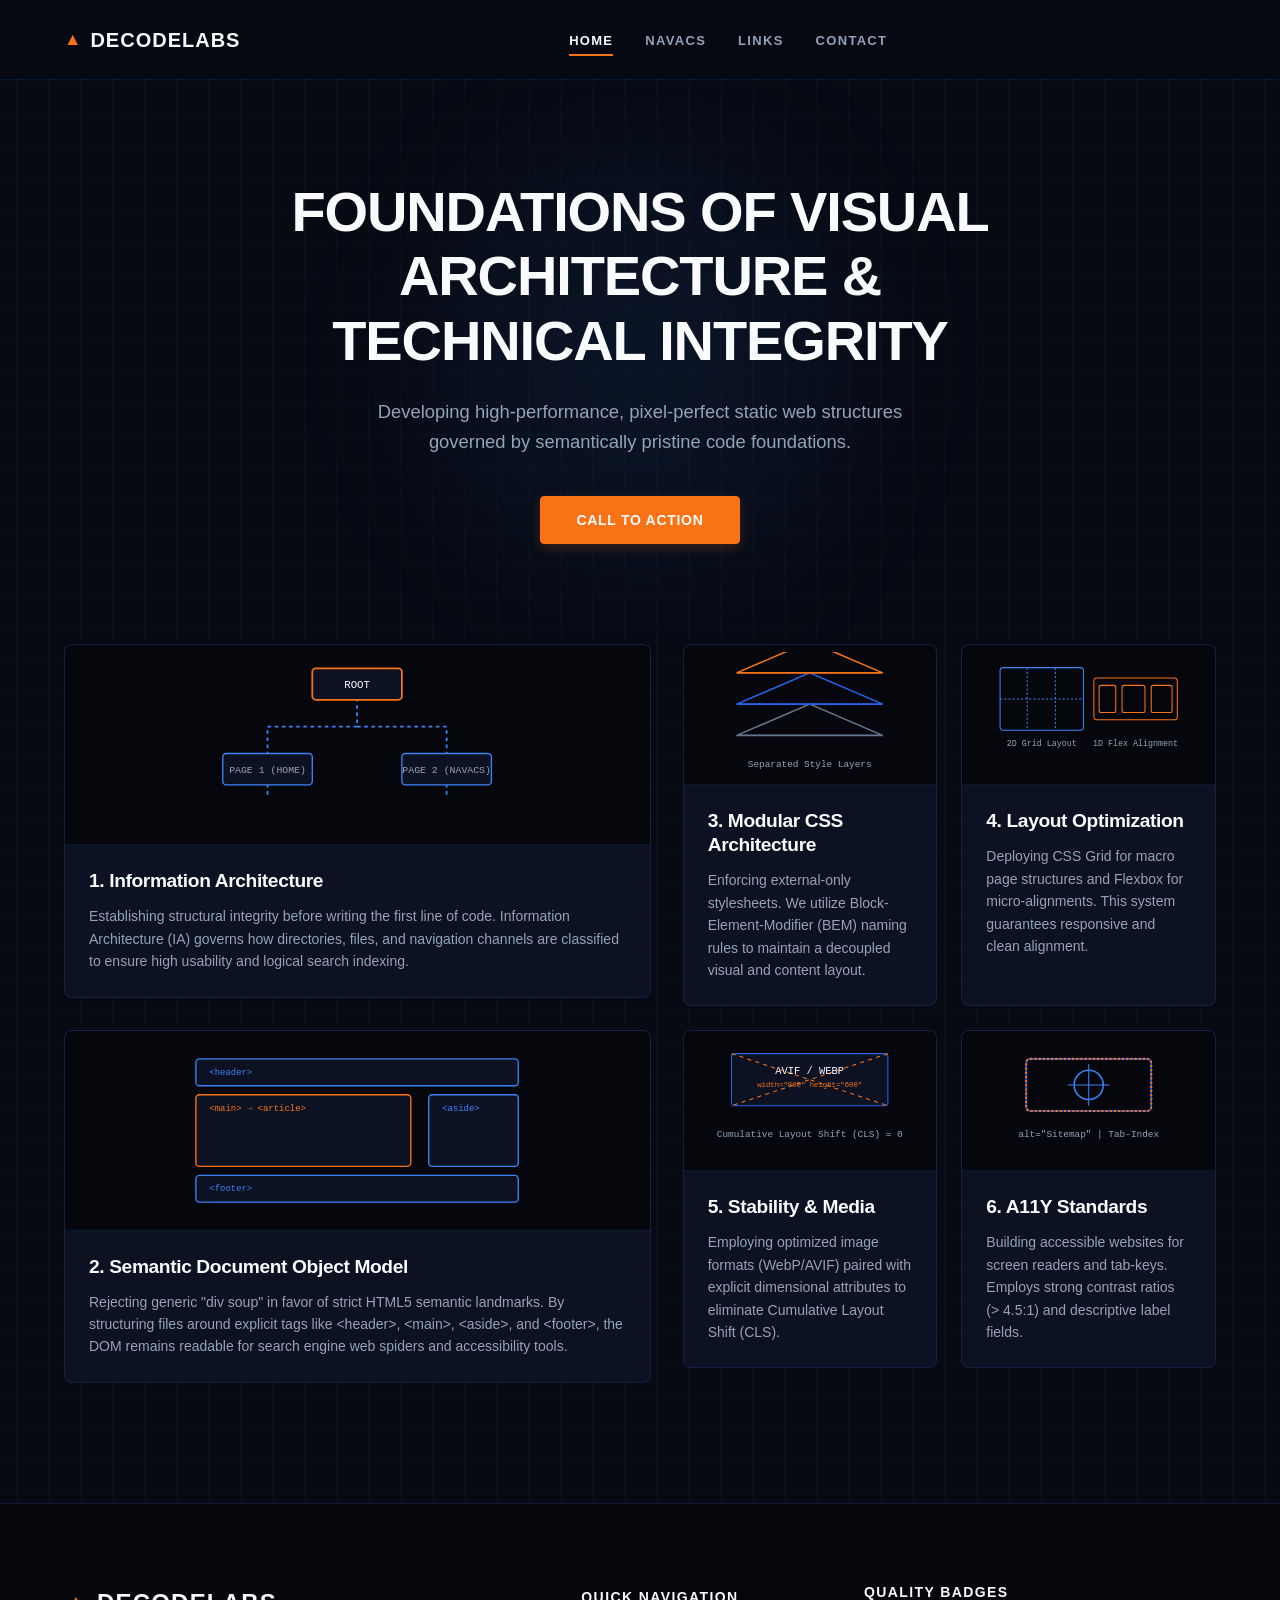
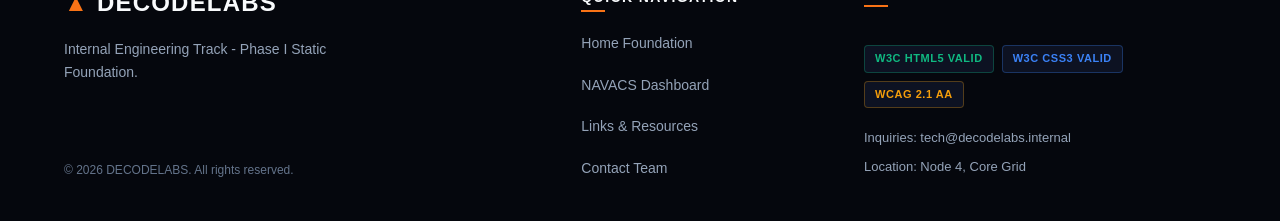
==== index.html @ 6822a20c "Fix: Final cleanup of index filename space" ====
<!DOCTYPE html>
<html lang="en">
<head>
    <meta charset="UTF-8">
    <meta name="viewport" content="width=device-width, initial-scale=1.0">
    <meta name="description" content="Explore the foundations of visual architecture, semantic DOM structures, DRY CSS design, and web accessibility standards.">
    <link rel="stylesheet" href="style.css">
    <title>FOUNDATIONS OF VISUAL ARCHITECTURE & TECHNICAL INTEGRITY</title>
</head>
<body>
    <div class="page-container">
        
        <!-- ==========================================================================
             HEADER COMPONENT (HEADER_NAV_01)
             ========================================================================== -->
        <header class="header">
            <div class="content-wrapper header__container">
                <div class="header__logo">
                    <a href="index.html" class="header__logo-link" id="header-logo">
                        <span class="header__logo-icon">▲</span> DECODELABS
                    </a>
                </div>
                
                <!-- Hamburger Toggle Menu Button (only visible in mobile sizes 320px-425px) -->
                <button class="header__toggle" id="menu-toggle" aria-label="Toggle Navigation" aria-expanded="false">
                    <span class="header__toggle-bar"></span>
                    <span class="header__toggle-bar"></span>
                    <span class="header__toggle-bar"></span>
                </button>

                <nav class="header__nav" id="header-nav" aria-label="Main Navigation">
                    <!-- Close button in slide mobile panel menu -->
                    <button class="header__close" id="menu-close" aria-label="Close Navigation">&times;</button>
                    
                    <ul class="header__menu">
                        <li><a href="index.html" class="header__link header__link--active" id="nav-home">HOME</a></li>
                        <li><a href="page2.html" class="header__link" id="nav-navacs">NAVACS</a></li>
                        <li><a href="page3.html" class="header__link" id="nav-links">LINKS</a></li>
                        <li><a href="page3.html#contact" class="header__link" id="nav-contact">CONTACT</a></li>
                    </ul>
                </nav>
                
                <!-- Backdrop overlay for mobile menu -->
                <div class="header__overlay" id="menu-overlay"></div>
            </div>
        </header>

        <!-- ==========================================================================
             HERO SECTION (hero-container)
             ========================================================================== -->
        <main class="main-content">
            <section class="hero">
                <div class="content-wrapper hero__container">
                    <h1 class="hero__title">FOUNDATIONS OF VISUAL ARCHITECTURE &<br>TECHNICAL INTEGRITY</h1>
                    <p class="hero__subtitle">Developing high-performance, pixel-perfect static web structures governed by semantically pristine code foundations.</p>
                    <a href="#content-grid" class="button button--primary hero__cta" id="hero-cta-btn">CALL TO ACTION</a>
                </div>
            </section>

            <!-- ==========================================================================
                 CONTENT GRID (12 COLS GRID / macro layout)
                 ========================================================================== -->
            <article id="content-grid" class="content-grid content-wrapper">
                
                <!-- LEFT COLUMN: 2 Large Stacked Modules -->
                <div class="content-grid__col content-grid__col--left">
                    
                    <!-- Card 1: Information Architecture -->
                    <section class="content-card content-card--large">
                        <div class="content-card__image-container">
                            <!-- Custom SVG Blueprint Illustration for IA -->
                            <svg class="content-card__svg" viewBox="0 0 400 200" aria-label="Information Architecture Sitemap Diagram">
                                <rect width="100%" height="100%" fill="none"/>
                                <path d="M 200 40 L 200 80 M 200 80 L 100 80 L 100 120 M 200 80 L 300 80 L 300 120 M 100 120 L 100 160 M 300 120 L 300 160" stroke="#3b82f6" stroke-width="2" stroke-dasharray="4 4" fill="none"/>
                                <rect x="150" y="15" width="100" height="35" rx="4" fill="#0d1222" stroke="#f97316" stroke-width="2"/>
                                <text x="200" y="37" fill="#f8fafc" font-size="12" font-family="monospace" text-anchor="middle">ROOT</text>
                                
                                <rect x="50" y="110" width="100" height="35" rx="4" fill="#0d1222" stroke="#3b82f6" stroke-width="1.5"/>
                                <text x="100" y="132" fill="#94a3b8" font-size="11" font-family="monospace" text-anchor="middle">PAGE 1 (HOME)</text>
                                
                                <rect x="250" y="110" width="100" height="35" rx="4" fill="#0d1222" stroke="#3b82f6" stroke-width="1.5"/>
                                <text x="300" y="132" fill="#94a3b8" font-size="11" font-family="monospace" text-anchor="middle">PAGE 2 (NAVACS)</text>
                            </svg>
                        </div>
                        <div class="content-card__content">
                            <h2 class="content-card__title">1. Information Architecture</h2>
                            <p class="content-card__text">Establishing structural integrity before writing the first line of code. Information Architecture (IA) governs how directories, files, and navigation channels are classified to ensure high usability and logical search indexing.</p>
                        </div>
                    </section>

                    <!-- Card 2: Semantic HTML Structure -->
                    <section class="content-card content-card--large">
                        <div class="content-card__image-container">
                            <!-- Custom SVG Blueprint Illustration for Semantic HTML -->
                            <svg class="content-card__svg" viewBox="0 0 400 200" aria-label="Semantic DOM Blocks Illustration">
                                <rect width="100%" height="100%" fill="none"/>
                                <rect x="20" y="20" width="360" height="30" rx="4" fill="#0d1222" stroke="#3b82f6" stroke-width="1.5"/>
                                <text x="35" y="38" fill="#3b82f6" font-size="10" font-family="monospace">&lt;header&gt;</text>
                                
                                <rect x="20" y="60" width="240" height="80" rx="4" fill="#0d1222" stroke="#f97316" stroke-width="1.5"/>
                                <text x="35" y="78" fill="#f97316" font-size="10" font-family="monospace">&lt;main&gt; &rarr; &lt;article&gt;</text>
                                
                                <rect x="280" y="60" width="100" height="80" rx="4" fill="#0d1222" stroke="#3b82f6" stroke-width="1.5"/>
                                <text x="295" y="78" fill="#3b82f6" font-size="10" font-family="monospace">&lt;aside&gt;</text>
                                
                                <rect x="20" y="150" width="360" height="30" rx="4" fill="#0d1222" stroke="#3b82f6" stroke-width="1.5"/>
                                <text x="35" y="168" fill="#3b82f6" font-size="10" font-family="monospace">&lt;footer&gt;</text>
                            </svg>
                        </div>
                        <div class="content-card__content">
                            <h2 class="content-card__title">2. Semantic Document Object Model</h2>
                            <p class="content-card__text">Rejecting generic "div soup" in favor of strict HTML5 semantic landmarks. By structuring files around explicit tags like &lt;header&gt;, &lt;main&gt;, &lt;aside&gt;, and &lt;footer&gt;, the DOM remains readable for search engine web spiders and accessibility tools.</p>
                        </div>
                    </section>
                </div>

                <!-- RIGHT COLUMN: 4 Grid-aligned Modules -->
                <div class="content-grid__col content-grid__col--right">
                    
                    <!-- Card 3: CSS Separation of Concerns -->
                    <section class="content-card">
                        <div class="content-card__image-container">
                            <svg class="content-card__svg" viewBox="0 0 200 120" aria-label="Separation of Concerns Layering">
                                <rect width="100%" height="100%" fill="none"/>
                                <path d="M30 80 L170 80 M30 50 L170 50 M30 20 L170 20" stroke="#3b82f6" stroke-width="1" stroke-dasharray="2 2"/>
                                <polygon points="30,80 100,50 170,80" fill="none" stroke="#64748b" stroke-width="1.5"/>
                                <polygon points="30,50 100,20 170,50" fill="none" stroke="#2563eb" stroke-width="1.5"/>
                                <polygon points="30,20 100,-10 170,20" fill="none" stroke="#f97316" stroke-width="1.5"/>
                                <text x="100" y="110" fill="#94a3b8" font-size="9" font-family="monospace" text-anchor="middle">Separated Style Layers</text>
                            </svg>
                        </div>
                        <div class="content-card__content">
                            <h3 class="content-card__title">3. Modular CSS Architecture</h3>
                            <p class="content-card__text">Enforcing external-only stylesheets. We utilize Block-Element-Modifier (BEM) naming rules to maintain a decoupled visual and content layout.</p>
                        </div>
                    </section>

                    <!-- Card 4: Layout Systems -->
                    <section class="content-card">
                        <div class="content-card__image-container">
                            <svg class="content-card__svg" viewBox="0 0 200 120" aria-label="CSS Grid vs Flexbox Illustration">
                                <rect width="100%" height="100%" fill="none"/>
                                <!-- Grid layout outline -->
                                <rect x="15" y="15" width="80" height="60" rx="3" fill="none" stroke="#3b82f6" stroke-width="1"/>
                                <line x1="41" y1="15" x2="41" y2="75" stroke="#3b82f6" stroke-dasharray="2 2"/>
                                <line x1="68" y1="15" x2="68" y2="75" stroke="#3b82f6" stroke-dasharray="2 2"/>
                                <line x1="15" y1="45" x2="95" y2="45" stroke="#3b82f6" stroke-dasharray="2 2"/>
                                <text x="55" y="90" fill="#94a3b8" font-size="8" font-family="monospace" text-anchor="middle">2D Grid Layout</text>
                                
                                <!-- Flexbox layout outline -->
                                <rect x="105" y="25" width="80" height="40" rx="3" fill="none" stroke="#f97316" stroke-width="1"/>
                                <rect x="110" y="32" width="16" height="26" rx="2" fill="none" stroke="#f97316" stroke-width="1"/>
                                <rect x="132" y="32" width="22" height="26" rx="2" fill="none" stroke="#f97316" stroke-width="1"/>
                                <rect x="160" y="32" width="20" height="26" rx="2" fill="none" stroke="#f97316" stroke-width="1"/>
                                <text x="145" y="90" fill="#94a3b8" font-size="8" font-family="monospace" text-anchor="middle">1D Flex Alignment</text>
                            </svg>
                        </div>
                        <div class="content-card__content">
                            <h3 class="content-card__title">4. Layout Optimization</h3>
                            <p class="content-card__text">Deploying CSS Grid for macro page structures and Flexbox for micro-alignments. This system guarantees responsive and clean alignment.</p>
                        </div>
                    </section>

                    <!-- Card 5: Performance Optimization -->
                    <section class="content-card">
                        <div class="content-card__image-container">
                            <svg class="content-card__svg" viewBox="0 0 200 120" aria-label="CLS Layout Stability Diagram">
                                <rect width="100%" height="100%" fill="none"/>
                                <rect x="25" y="15" width="150" height="50" rx="3" fill="#0d1222" stroke="#2563eb" stroke-width="1"/>
                                <line x1="25" y1="15" x2="175" y2="65" stroke="#f97316" stroke-width="1" stroke-dasharray="4 4"/>
                                <line x1="175" y1="15" x2="25" y2="65" stroke="#f97316" stroke-width="1" stroke-dasharray="4 4"/>
                                <text x="100" y="35" fill="#f8fafc" font-size="10" font-family="monospace" text-anchor="middle">AVIF / WEBP</text>
                                <text x="100" y="47" fill="#f97316" font-size="7" font-family="monospace" text-anchor="middle">width="800" height="600"</text>
                                <text x="100" y="95" fill="#94a3b8" font-size="9" font-family="monospace" text-anchor="middle">Cumulative Layout Shift (CLS) = 0</text>
                            </svg>
                        </div>
                        <div class="content-card__content">
                            <h3 class="content-card__title">5. Stability &amp; Media</h3>
                            <p class="content-card__text">Employing optimized image formats (WebP/AVIF) paired with explicit dimensional attributes to eliminate Cumulative Layout Shift (CLS).</p>
                        </div>
                    </section>

                    <!-- Card 6: Accessibility Standards -->
                    <section class="content-card">
                        <div class="content-card__image-container">
                            <svg class="content-card__svg" viewBox="0 0 200 120" aria-label="Accessibility Alt Tags and Focus Ring illustration">
                                <rect width="100%" height="100%" fill="none"/>
                                <rect x="40" y="20" width="120" height="50" rx="4" fill="none" stroke="#2563eb" stroke-width="1.5"/>
                                <circle cx="100" cy="45" r="14" fill="none" stroke="#3b82f6" stroke-width="1.5"/>
                                <line x1="100" y1="25" x2="100" y2="65" stroke="#3b82f6" stroke-width="1"/>
                                <line x1="80" y1="45" x2="120" y2="45" stroke="#3b82f6" stroke-width="1"/>
                                <rect x="40" y="20" width="120" height="50" rx="4" fill="none" stroke="#f97316" stroke-width="2" stroke-dasharray="2 2"/>
                                <text x="100" y="95" fill="#94a3b8" font-size="9" font-family="monospace" text-anchor="middle">alt="Sitemap" | Tab-Index</text>
                            </svg>
                        </div>
                        <div class="content-card__content">
                            <h3 class="content-card__title">6. A11Y Standards</h3>
                            <p class="content-card__text">Building accessible websites for screen readers and tab-keys. Employs strong contrast ratios (> 4.5:1) and descriptive label fields.</p>
                        </div>
                    </section>
                </div>

            </article>
        </main>

        <!-- ==========================================================================
             FOOTER COMPONENT
             ========================================================================== -->
        <footer class="footer">
            <div class="content-wrapper footer__container">
                <div class="footer__info">
                    <div class="footer__logo">
                        <span class="footer__logo-icon">▲</span> DECODELABS
                    </div>
                    <p class="footer__description">Internal Engineering Track - Phase I Static Foundation.</p>
                    <p class="footer__copyright">&copy; 2026 DECODELABS. All rights reserved.</p>
                </div>
                
                <div class="footer__links-group">
                    <h4 class="footer__heading">Quick Navigation</h4>
                    <ul class="footer__links-list">
                        <li><a href="index.html" class="footer__link">Home Foundation</a></li>
                        <li><a href="page2.html" class="footer__link">NAVACS Dashboard</a></li>
                        <li><a href="page3.html" class="footer__link">Links &amp; Resources</a></li>
                        <li><a href="page3.html#contact" class="footer__link">Contact Team</a></li>
                    </ul>
                </div>

                <div class="footer__badges-group">
                    <h4 class="footer__heading">Quality Badges</h4>
                    <div class="footer__badges">
                        <span class="footer__badge footer__badge--w3c">W3C HTML5 Valid</span>
                        <span class="footer__badge footer__badge--css3">W3C CSS3 Valid</span>
                        <span class="footer__badge footer__badge--a11y">WCAG 2.1 AA</span>
                    </div>
                    <div class="footer__contact-info">
                        <p class="footer__contact-text">Inquiries: tech@decodelabs.internal</p>
                        <p class="footer__contact-text">Location: Node 4, Core Grid</p>
                    </div>
                </div>
            </div>
        </footer>

    </div>
    <script src="script.js"></script>
</body>
</html>
---- style.css ----
*{
    margin: 0;
    padding: 0;
    box-sizing: border-box
}
@import url('https://fonts.googleapis.com/css2?family=Outfit:wght@300;400;500;600;700;800&family=Plus+Jakarta+Sans:wght@300;400;500;600;700;800&display=swap');

/* ==========================================================================
   RESET & SYSTEM VARIABLE DEFINITIONS
   ========================================================================== */

:root {
  --font-heading: 'Outfit', sans-serif;
  --font-body: 'Plus Jakarta Sans', sans-serif;
  
  /* Color Palette - Technical Blueprint Style */
  --color-bg-dark: #070a13;         /* Deep space black-blue */
  --color-bg-panel: #0d1222;        /* Dark panel blue */
  --color-bg-card: #121930;         /* Card blueprint blue */
  --color-border-dim: rgba(59, 130, 246, 0.15); /* Muted drafting blue border */
  --color-border-active: rgba(59, 130, 246, 0.45); /* Bright blue border */
  --color-accent-blue: #3b82f6;     /* Drafting Blue */
  --color-accent-blue-glow: rgba(59, 130, 246, 0.3);
  --color-accent-orange: #f97316;   /* Blueprint Orange */
  --color-accent-orange-hover: #ff781f;
  --color-text-primary: #f8fafc;    /* Off-white */
  --color-text-secondary: #94a3b8;  /* Slate muted */
  --color-text-dim: #64748b;        /* Slate dark muted */
  --color-success: #10b981;
  --color-warning: #f59e0b;
  --color-danger: #ef4444;

  /* Layout Sizing & Timing */
  --header-height: 80px;
  --content-max-width: 1200px;
  --border-radius-sm: 4px;
  --border-radius-md: 8px;
  --border-radius-lg: 12px;
  --transition-smooth: all 0.3s cubic-bezier(0.4, 0, 0.2, 1);
}

/* Reset CSS */
*, *::before, *::after {
  box-sizing: border-box;
  margin: 0;
  padding: 0;
}

html {
  font-size: 16px;
  scroll-behavior: smooth;
  height: 100%;
}

body {
  background-color: var(--color-bg-dark);
  background-image: 
    linear-gradient(rgba(59, 130, 246, 0.04) 1px, transparent 1px),
    linear-gradient(90deg, rgba(59, 130, 246, 0.04) 1px, transparent 1px);
  background-size: 32px 32px;
  background-position: center;
  color: var(--color-text-primary);
  font-family: var(--font-body);
  min-height: 100vh;
  display: flex;
  flex-direction: column;
  line-height: 1.6;
  -webkit-font-smoothing: antialiased;
  overflow-x: hidden;
}

/* Typography Reset */
h1, h2, h3, h4, h5, h6 {
  font-family: var(--font-heading);
  font-weight: 700;
  letter-spacing: -0.02em;
  color: var(--color-text-primary);
  line-height: 1.25;
}

a {
  text-decoration: none;
  color: inherit;
  transition: var(--transition-smooth);
}

ul, ol {
  list-style: none;
}

img {
  max-width: 100%;
  height: auto;
  display: block;
}

button, input, select, textarea {
  font-family: inherit;
  font-size: inherit;
  color: inherit;
  background: transparent;
  border: none;
  outline: none;
}

/* Focus outline for accessibility */
*:focus-visible {
  outline: 2px solid var(--color-accent-orange);
  outline-offset: 4px;
}

/* ==========================================================================
   GLOBAL UTILITIES & LAYOUT WRAPPER (BEM LAYOUT BASE)
   ========================================================================== */

.page-container {
  display: flex;
  flex-direction: column;
  min-height: 100vh;
}

.content-wrapper {
  width: 100%;
  max-width: var(--content-max-width);
  margin: 0 auto;
  padding: 0 24px;
}

/* ==========================================================================
   BUTTONS (BEM MODULES)
   ========================================================================== */

.button {
  display: inline-flex;
  align-items: center;
  justify-content: center;
  padding: 12px 24px;
  font-family: var(--font-heading);
  font-weight: 600;
  font-size: 0.875rem;
  letter-spacing: 0.05em;
  text-transform: uppercase;
  border-radius: var(--border-radius-sm);
  cursor: pointer;
  transition: var(--transition-smooth);
}

.button--primary {
  background-color: var(--color-accent-orange);
  color: var(--color-text-primary);
  border: 1px solid var(--color-accent-orange);
  box-shadow: 0 4px 12px rgba(249, 115, 22, 0.2);
}

.button--primary:hover {
  background-color: var(--color-accent-orange-hover);
  border-color: var(--color-accent-orange-hover);
  box-shadow: 0 6px 20px rgba(249, 115, 22, 0.4);
  transform: translateY(-2px);
}

.button--primary:active {
  transform: translateY(0);
}

.button--accent {
  background-color: transparent;
  color: var(--color-accent-blue);
  border: 1px solid var(--color-accent-blue);
}

.button--accent:hover {
  background-color: rgba(59, 130, 246, 0.1);
  box-shadow: 0 4px 12px var(--color-accent-blue-glow);
  transform: translateY(-2px);
}

.button--secondary {
  background-color: rgba(148, 163, 184, 0.1);
  color: var(--color-text-secondary);
  border: 1px solid var(--color-border-dim);
}

.button--secondary:hover {
  background-color: rgba(148, 163, 184, 0.2);
  color: var(--color-text-primary);
  border-color: var(--color-border-active);
}

/* ==========================================================================
   HEADER COMPONENT (HEADER_NAV_01)
   ========================================================================== */

.header {
  height: var(--header-height);
  background-color: rgba(7, 10, 19, 0.85);
  border-bottom: 1px solid var(--color-border-dim);
  backdrop-filter: blur(8px);
  position: sticky;
  top: 0;
  z-index: 100;
  display: flex;
  align-items: center;
}

.header__container {
  display: flex;
  justify-content: space-between;
  align-items: center;
}

.header__logo-link {
  font-family: var(--font-heading);
  font-weight: 800;
  font-size: 1.25rem;
  letter-spacing: 0.05em;
  color: var(--color-text-primary);
  display: flex;
  align-items: center;
  gap: 8px;
}

.header__logo-icon {
  color: var(--color-accent-orange);
  font-size: 1.1rem;
}

.header__menu {
  display: flex;
  gap: 32px;
}

.header__link {
  font-family: var(--font-heading);
  font-size: 0.8125rem;
  font-weight: 600;
  letter-spacing: 0.1em;
  color: var(--color-text-secondary);
  padding: 8px 0;
  position: relative;
}

.header__link:hover,
.header__link--active {
  color: var(--color-text-primary);
}

.header__link::after {
  content: '';
  position: absolute;
  bottom: 0;
  left: 0;
  width: 0;
  height: 2px;
  background-color: var(--color-accent-orange);
  transition: var(--transition-smooth);
}

.header__link:hover::after,
.header__link--active::after {
  width: 100%;
}

/* Mobile responsive menu button if needed (hidden for now) */
@media (max-width: 768px) {
  .header__menu {
    gap: 16px;
  }
  .header__link {
    font-size: 0.75rem;
  }
}

/* ==========================================================================
   HERO SECTION (hero-container)
   ========================================================================== */

.hero {
  padding: 100px 0;
  min-height: 50vh;
  display: flex;
  align-items: center;
  text-align: center;
  position: relative;
  overflow: hidden;
}

.hero::before {
  content: '';
  position: absolute;
  top: 50%;
  left: 50%;
  transform: translate(-50%, -50%);
  width: 400px;
  height: 400px;
  background-color: rgba(59, 130, 246, 0.08);
  filter: blur(80px);
  border-radius: 50%;
  pointer-events: none;
  z-index: -1;
}

.hero__container {
  display: flex;
  flex-direction: column;
  align-items: center;
  max-width: 800px;
}

.hero__title {
  font-size: clamp(2rem, 5vw, 3.5rem);
  line-height: 1.15;
  margin-bottom: 24px;
  text-transform: uppercase;
  color: var(--color-text-primary);
}

.hero__subtitle {
  font-size: clamp(1rem, 2.5vw, 1.15rem);
  color: var(--color-text-secondary);
  max-width: 600px;
  margin-bottom: 40px;
  font-weight: 400;
}

.hero__cta {
  min-width: 200px;
}

/* ==========================================================================
   CONTENT GRID SECTION (GRID_NAV_01 / macro layouts)
   ========================================================================== */

.content-grid {
  padding-bottom: 120px;
  display: flex;
  flex-direction: column;
  gap: 32px;
}

@media (min-width: 992px) {
  .content-grid {
    display: grid;
    grid-template-columns: 1.1fr 1fr;
    align-items: start;
  }
}

.content-grid__col {
  display: flex;
  flex-direction: column;
  gap: 32px;
}

.content-grid__col--right {
  display: grid;
  grid-template-columns: 1fr;
  gap: 24px;
}

@media (min-width: 600px) {
  .content-grid__col--right {
    grid-template-columns: 1fr 1fr;
  }
}

/* ==========================================================================
   CONTENT CARD COMPONENT
   ========================================================================== */

.content-card {
  background-color: var(--color-bg-panel);
  border: 1px solid var(--color-border-dim);
  border-radius: var(--border-radius-md);
  overflow: hidden;
  transition: var(--transition-smooth);
  display: flex;
  flex-direction: column;
  height: 100%;
}

.content-card:hover {
  transform: translateY(-4px);
  border-color: var(--color-accent-blue);
  box-shadow: 0 12px 30px rgba(7, 10, 19, 0.5), 0 0 15px rgba(59, 130, 246, 0.15);
}

.content-card__image-container {
  background-color: #05070d;
  height: 140px;
  display: flex;
  align-items: center;
  justify-content: center;
  border-bottom: 1px solid var(--color-border-dim);
  position: relative;
  transition: var(--transition-smooth);
}

.content-card:hover .content-card__image-container {
  background-color: #070b14;
}

.content-card--large .content-card__image-container {
  height: 200px;
}

.content-card__svg {
  width: 90%;
  height: 90%;
  transition: var(--transition-smooth);
}

.content-card:hover .content-card__svg {
  filter: drop-shadow(0 0 8px rgba(59, 130, 246, 0.4));
}

.content-card__content {
  padding: 24px;
  display: flex;
  flex-direction: column;
  flex-grow: 1;
}

.content-card__title {
  font-size: 1.2rem;
  margin-bottom: 12px;
  font-weight: 600;
  transition: var(--transition-smooth);
}

.content-card:hover .content-card__title {
  color: var(--color-accent-orange);
}

.content-card__text {
  font-size: 0.875rem;
  color: var(--color-text-secondary);
  line-height: 1.6;
}

/* ==========================================================================
   FOOTER COMPONENT
   ========================================================================== */

.footer {
  background-color: #05070d;
  border-top: 1px solid var(--color-border-dim);
  padding: 80px 0 40px;
  margin-top: auto;
}

.footer__container {
  display: grid;
  grid-template-columns: 1fr;
  gap: 48px;
}

@media (min-width: 768px) {
  .footer__container {
    grid-template-columns: 2fr 1fr 1.5fr;
  }
}

.footer__info {
  display: flex;
  flex-direction: column;
  gap: 16px;
}

.footer__logo {
  font-family: var(--font-heading);
  font-weight: 800;
  font-size: 1.5rem;
  letter-spacing: 0.05em;
  color: var(--color-text-primary);
  display: flex;
  align-items: center;
  gap: 8px;
}

.footer__logo-icon {
  color: var(--color-accent-orange);
}

.footer__description {
  font-size: 0.875rem;
  color: var(--color-text-secondary);
  max-width: 320px;
}

.footer__copyright {
  font-size: 0.75rem;
  color: var(--color-text-dim);
  margin-top: auto;
}

.footer__heading {
  font-size: 0.875rem;
  font-weight: 600;
  text-transform: uppercase;
  letter-spacing: 0.1em;
  margin-bottom: 24px;
  color: var(--color-text-primary);
  position: relative;
  display: inline-block;
}

.footer__heading::after {
  content: '';
  position: absolute;
  bottom: -6px;
  left: 0;
  width: 24px;
  height: 2px;
  background-color: var(--color-accent-orange);
}

.footer__links-list {
  display: flex;
  flex-direction: column;
  gap: 16px;
}

.footer__link {
  font-size: 0.875rem;
  color: var(--color-text-secondary);
}

.footer__link:hover {
  color: var(--color-accent-orange);
  transform: translateX(4px);
}

.footer__badges-group {
  display: flex;
  flex-direction: column;
  gap: 20px;
}

.footer__badges {
  display: flex;
  flex-wrap: wrap;
  gap: 8px;
}

.footer__badge {
  font-family: var(--font-heading);
  font-size: 0.6875rem;
  font-weight: 700;
  text-transform: uppercase;
  letter-spacing: 0.05em;
  padding: 4px 10px;
  border-radius: var(--border-radius-sm);
  background-color: var(--color-bg-panel);
  border: 1px solid var(--color-border-dim);
}

.footer__badge--w3c {
  color: var(--color-success);
  border-color: rgba(16, 185, 129, 0.3);
}

.footer__badge--css3 {
  color: var(--color-accent-blue);
  border-color: rgba(59, 130, 246, 0.3);
}

.footer__badge--a11y {
  color: var(--color-warning);
  border-color: rgba(245, 158, 11, 0.3);
}

.footer__contact-info {
  display: flex;
  flex-direction: column;
  gap: 8px;
}

.footer__contact-text {
  font-size: 0.8125rem;
  color: var(--color-text-secondary);
}

/* ==========================================================================
   DASHBOARD PAGE LAYOUT (GRID MACRO LAYOUTS)
   ========================================================================== */

.dashboard-layout {
  padding: 40px 24px 80px;
  display: flex;
  flex-direction: column;
  gap: 32px;
  flex-grow: 1;
}

@media (min-width: 992px) {
  .dashboard-layout {
    display: grid;
    grid-template-columns: 80px 1fr 288px;
    align-items: start;
  }
}

/* Left Sidebar Styles (Flexbox micro-alignment) */
.dashboard-layout__sidebar {
  background-color: var(--color-bg-panel);
  border: 1px solid var(--color-border-dim);
  border-radius: var(--border-radius-md);
  padding: 24px 0;
  display: flex;
  justify-content: center;
}

@media (min-width: 992px) {
  .dashboard-layout__sidebar {
    flex-direction: column;
    height: 400px;
    align-items: center;
    padding: 32px 0;
  }
}

.sidebar-menu {
  display: flex;
  gap: 20px;
}

@media (min-width: 992px) {
  .sidebar-menu {
    flex-direction: column;
    gap: 32px;
    width: 100%;
    align-items: center;
  }
}

.sidebar-menu__link {
  width: 48px;
  height: 48px;
  border-radius: var(--border-radius-sm);
  display: flex;
  align-items: center;
  justify-content: center;
  color: var(--color-text-secondary);
  border: 1px solid transparent;
  transition: var(--transition-smooth);
}

.sidebar-menu__link:hover {
  background-color: rgba(59, 130, 246, 0.08);
  border-color: var(--color-border-dim);
  color: var(--color-accent-blue);
}

.sidebar-menu__link--active {
  background-color: rgba(249, 115, 22, 0.1);
  border-color: rgba(249, 115, 22, 0.3);
  color: var(--color-accent-orange);
}

.sidebar-menu__icon {
  transition: var(--transition-smooth);
}

.sidebar-menu__link:hover .sidebar-menu__icon {
  transform: scale(1.1);
}

/* Center Dashboard Panel */
.dashboard-layout__main {
  display: flex;
  flex-direction: column;
  gap: 32px;
}

.dashboard-header {
  border-left: 3px solid var(--color-accent-orange);
  padding-left: 16px;
}

.dashboard-header__title {
  font-size: 1.75rem;
  font-weight: 700;
  color: var(--color-text-primary);
  text-transform: uppercase;
}

.dashboard-header__subtitle {
  font-size: 0.875rem;
  color: var(--color-text-secondary);
  margin-top: 4px;
}

/* Dashboard Widget Modules */
.dashboard-widget {
  background-color: var(--color-bg-panel);
  border: 1px solid var(--color-border-dim);
  border-radius: var(--border-radius-md);
  padding: 24px;
  display: flex;
  flex-direction: column;
  gap: 20px;
  transition: var(--transition-smooth);
}

.dashboard-widget:hover {
  border-color: var(--color-border-active);
  box-shadow: 0 4px 20px rgba(7, 10, 19, 0.4);
}

.dashboard-widget--full {
  width: 100%;
}

.dashboard-widget__title {
  font-size: 1rem;
  font-weight: 600;
  letter-spacing: 0.05em;
  text-transform: uppercase;
  color: var(--color-text-primary);
  border-bottom: 1px solid var(--color-border-dim);
  padding-bottom: 12px;
}

/* Performance Chart SVG styling */
.chart-container {
  display: flex;
  flex-direction: column;
  gap: 16px;
}

.chart-container__header {
  display: flex;
  justify-content: space-between;
  align-items: center;
}

.chart-container__title {
  font-size: 1rem;
  font-weight: 600;
  color: var(--color-text-primary);
}

.chart-container__controls {
  display: flex;
  gap: 8px;
  background-color: rgba(5, 7, 13, 0.6);
  border: 1px solid var(--color-border-dim);
  padding: 3px;
  border-radius: var(--border-radius-sm);
}

.chart-toggle {
  font-family: var(--font-heading);
  font-size: 0.75rem;
  font-weight: 600;
  padding: 6px 12px;
  border-radius: var(--border-radius-sm);
  cursor: pointer;
  color: var(--color-text-secondary);
  transition: var(--transition-smooth);
}

.chart-toggle:hover {
  color: var(--color-text-primary);
}

.chart-toggle--active {
  background-color: var(--color-accent-blue);
  color: var(--color-text-primary);
}

.chart-container__visual {
  background-color: rgba(5, 7, 13, 0.4);
  border: 1px solid var(--color-border-dim);
  border-radius: var(--border-radius-sm);
  padding: 16px;
  overflow-x: auto;
}

.performance-chart {
  width: 100%;
  min-width: 600px;
  height: auto;
}

#chart-path {
  filter: drop-shadow(0 4px 8px rgba(249, 115, 22, 0.3));
  transition: d 0.5s ease-in-out;
}

/* Dashboard Bottom Grid widgets (3-column layout) */
.dashboard-grid {
  display: grid;
  grid-template-columns: 1fr;
  gap: 24px;
}

@media (min-width: 768px) {
  .dashboard-grid {
    grid-template-columns: 1fr 1fr;
  }
}

@media (min-width: 1200px) {
  .dashboard-grid {
    grid-template-columns: 1fr 1fr 1fr;
  }
}

/* Recent Activity list */
.activity-list {
  display: flex;
  flex-direction: column;
  gap: 16px;
}

.activity-item {
  display: flex;
  gap: 12px;
  align-items: flex-start;
}

.activity-item__status {
  width: 8px;
  height: 8px;
  border-radius: 50%;
  margin-top: 6px;
  flex-shrink: 0;
}

.activity-item__status--success {
  background-color: var(--color-success);
  box-shadow: 0 0 8px var(--color-success);
}

.activity-item__status--warning {
  background-color: var(--color-warning);
  box-shadow: 0 0 8px var(--color-warning);
}

.activity-item__details {
  display: flex;
  flex-direction: column;
}

.activity-item__desc {
  font-size: 0.8125rem;
  color: var(--color-text-primary);
  line-height: 1.4;
}

.activity-item__time {
  font-size: 0.75rem;
  color: var(--color-text-dim);
  margin-top: 2px;
}

/* System Status bars */
.status-grid {
  display: flex;
  flex-direction: column;
  gap: 16px;
}

.status-indicator {
  display: flex;
  flex-direction: column;
  gap: 6px;
}

.status-indicator__label {
  display: flex;
  justify-content: space-between;
  font-size: 0.8125rem;
  color: var(--color-text-secondary);
}

.status-val {
  font-weight: 600;
  color: var(--color-text-primary);
}

.status-indicator__progress {
  height: 6px;
  background-color: rgba(5, 7, 13, 0.8);
  border-radius: 3px;
  overflow: hidden;
  border: 1px solid rgba(59, 130, 246, 0.05);
}

.status-indicator__bar {
  height: 100%;
  border-radius: 3px;
  transition: width 0.8s cubic-bezier(0.4, 0, 0.2, 1);
}

.status-indicator__bar--success {
  background-color: var(--color-success);
}

.status-indicator__bar--warning {
  background-color: var(--color-warning);
}

/* Notifications list */
.notifications-list {
  display: flex;
  flex-direction: column;
  gap: 16px;
}

.notification-item {
  border-left: 2px solid var(--color-accent-blue);
  padding-left: 12px;
  display: flex;
  flex-direction: column;
  gap: 4px;
}

.notification-item__text {
  font-size: 0.8125rem;
  line-height: 1.4;
  color: var(--color-text-secondary);
}

.notification-item__text strong {
  color: var(--color-text-primary);
}

.notification-item__time {
  font-size: 0.75rem;
  color: var(--color-text-dim);
}

/* ==========================================================================
   RIGHT FILTERS PANEL COMPONENT
   ========================================================================== */

.dashboard-layout__filters {
  display: flex;
  flex-direction: column;
  gap: 24px;
}

.filters-panel {
  background-color: var(--color-bg-panel);
  border: 1px solid var(--color-border-dim);
  border-radius: var(--border-radius-md);
  padding: 24px;
}

.filters-panel__title {
  font-size: 1rem;
  font-weight: 600;
  letter-spacing: 0.05em;
  text-transform: uppercase;
  color: var(--color-text-primary);
  border-bottom: 1px solid var(--color-border-dim);
  padding-bottom: 12px;
  margin-bottom: 20px;
}

.filters-form {
  display: flex;
  flex-direction: column;
  gap: 20px;
}

.filters-form__group {
  display: flex;
  flex-direction: column;
  gap: 8px;
}

.filters-form__label {
  font-size: 0.8125rem;
  font-weight: 600;
  text-transform: uppercase;
  letter-spacing: 0.05em;
  color: var(--color-text-secondary);
}

.filters-form__input,
.filters-form__select {
  width: 100%;
  height: 40px;
  background-color: rgba(5, 7, 13, 0.6);
  border: 1px solid var(--color-border-dim);
  border-radius: var(--border-radius-sm);
  padding: 0 12px;
  font-size: 0.875rem;
  color: var(--color-text-primary);
  transition: var(--transition-smooth);
}

.filters-form__input:focus,
.filters-form__select:focus {
  border-color: var(--color-accent-blue);
  box-shadow: 0 0 8px var(--color-accent-blue-glow);
}

/* Custom dropdown arrow for selects */
.filters-form__select {
  appearance: none;
  background-image: url("data:image/svg+xml,%3Csvg xmlns='http://www.w3.org/2000/svg' width='12' height='12' fill='none' stroke='%2394a3b8' stroke-width='2' stroke-linecap='round' stroke-linejoin='round'%3E%3Cpath d='m3 4.5 3 3 3-3'/%3E%3C/svg%3E");
  background-repeat: no-repeat;
  background-position: right 12px center;
  padding-right: 32px;
}

/* Custom Date Inputs picker color settings for dark mode support */
.filters-form__input[type="date"]::-webkit-calendar-picker-indicator {
  filter: invert(0.8);
}

.checkbox-group {
  display: flex;
  flex-direction: column;
  gap: 12px;
}

.checkbox-label {
  display: flex;
  align-items: center;
  gap: 8px;
  font-size: 0.8125rem;
  color: var(--color-text-secondary);
  cursor: pointer;
  user-select: none;
}

.checkbox-label input {
  position: absolute;
  opacity: 0;
  cursor: pointer;
  height: 0;
  width: 0;
}

.checkbox-custom {
  height: 16px;
  width: 16px;
  background-color: rgba(5, 7, 13, 0.6);
  border: 1px solid var(--color-border-dim);
  border-radius: 2px;
  display: inline-block;
  position: relative;
  transition: var(--transition-smooth);
}

.checkbox-label:hover input ~ .checkbox-custom {
  border-color: var(--color-border-active);
}

.checkbox-label input:checked ~ .checkbox-custom {
  background-color: var(--color-accent-orange);
  border-color: var(--color-accent-orange);
}

.checkbox-custom::after {
  content: "";
  position: absolute;
  display: none;
  left: 5px;
  top: 2px;
  width: 4px;
  height: 8px;
  border: solid white;
  border-width: 0 2px 2px 0;
  transform: rotate(45deg);
}

.checkbox-label input:checked ~ .checkbox-custom::after {
  display: block;
}

.filters-form__button {
  width: 100%;
  margin-top: 8px;
}

/* Telemetry box */
.telemetry-box {
  background-color: var(--color-bg-panel);
  border: 1px solid var(--color-border-dim);
  border-radius: var(--border-radius-md);
  padding: 20px 24px;
  display: flex;
  flex-direction: column;
  gap: 12px;
}

.telemetry-box__title {
  font-size: 0.8125rem;
  font-weight: 600;
  text-transform: uppercase;
  letter-spacing: 0.05em;
  color: var(--color-text-primary);
  border-bottom: 1px solid var(--color-border-dim);
  padding-bottom: 8px;
}

.telemetry-box__metric {
  display: flex;
  justify-content: space-between;
  font-size: 0.8125rem;
  color: var(--color-text-secondary);
}

.metric-value {
  font-weight: 700;
}

.metric-value--success {
  color: var(--color-success);
}

.metric-value--warning {
  color: var(--color-warning);
}

/* ==========================================================================
   RESOURCES & CONTACT LAYOUT
   ========================================================================== */

.resources-layout {
  padding: 40px 24px 80px;
  display: flex;
  flex-direction: column;
  gap: 56px;
  flex-grow: 1;
}

.resources-header {
  border-left: 3px solid var(--color-accent-orange);
  padding-left: 16px;
}

.resources-header__title {
  font-size: clamp(1.75rem, 4vw, 2.25rem);
  font-weight: 700;
  text-transform: uppercase;
}

.resources-header__subtitle {
  font-size: 0.95rem;
  color: var(--color-text-secondary);
  margin-top: 6px;
}

/* Resources Section Grid */
.resources-section {
  display: flex;
  flex-direction: column;
  gap: 24px;
}

.resources-section__title {
  font-size: 1.15rem;
  font-weight: 600;
  letter-spacing: 0.05em;
  text-transform: uppercase;
  color: var(--color-text-primary);
  border-bottom: 1px solid var(--color-border-dim);
  padding-bottom: 12px;
}

.resources-grid {
  display: grid;
  grid-template-columns: repeat(auto-fit, minmax(260px, 1fr));
  gap: 24px;
}

/* Resource Card Links */
.resource-card {
  background-color: var(--color-bg-panel);
  border: 1px solid var(--color-border-dim);
  border-radius: var(--border-radius-md);
  padding: 28px;
  display: flex;
  flex-direction: column;
  gap: 16px;
  cursor: pointer;
  transition: var(--transition-smooth);
}

.resource-card:hover {
  transform: translateY(-4px);
  border-color: var(--color-accent-blue);
  box-shadow: 0 10px 25px rgba(7, 10, 19, 0.4), 0 0 12px rgba(59, 130, 246, 0.15);
}

.resource-card__header {
  display: flex;
  justify-content: space-between;
  align-items: center;
}

.resource-card__icon {
  font-size: 1.25rem;
  color: var(--color-accent-blue);
  transition: var(--transition-smooth);
}

.resource-card:hover .resource-card__icon {
  color: var(--color-accent-orange);
  transform: scale(1.1);
}

.resource-card__tag {
  font-family: var(--font-heading);
  font-size: 0.6875rem;
  font-weight: 700;
  text-transform: uppercase;
  letter-spacing: 0.05em;
  color: var(--color-text-dim);
  border: 1px solid var(--color-border-dim);
  padding: 3px 8px;
  border-radius: 2px;
}

.resource-card__title {
  font-size: 1.1rem;
  font-weight: 600;
  color: var(--color-text-primary);
  transition: var(--transition-smooth);
}

.resource-card:hover .resource-card__title {
  color: var(--color-accent-orange);
}

.resource-card__description {
  font-size: 0.8125rem;
  color: var(--color-text-secondary);
  line-height: 1.6;
  flex-grow: 1;
}

.resource-card__arrow {
  font-family: var(--font-heading);
  font-size: 0.8125rem;
  font-weight: 700;
  text-transform: uppercase;
  letter-spacing: 0.05em;
  color: var(--color-accent-blue);
  margin-top: 8px;
  display: inline-flex;
  align-items: center;
  transition: var(--transition-smooth);
}

.resource-card:hover .resource-card__arrow {
  color: var(--color-accent-orange);
  transform: translateX(4px);
}

/* ==========================================================================
   AUDIT REQUEST CONTACT FORM
   ========================================================================== */

.contact-section {
  display: flex;
  justify-content: center;
  margin-top: 16px;
}

.contact-panel {
  background-color: var(--color-bg-panel);
  border: 1px solid var(--color-border-dim);
  border-radius: var(--border-radius-md);
  padding: 32px;
  width: 100%;
  max-width: 720px;
}

@media (min-width: 600px) {
  .contact-panel {
    padding: 48px;
  }
}

.contact-panel__header {
  border-bottom: 1px solid var(--color-border-dim);
  padding-bottom: 20px;
  margin-bottom: 32px;
}

.contact-panel__title {
  font-size: 1.35rem;
  font-weight: 600;
  text-transform: uppercase;
  color: var(--color-text-primary);
}

.contact-panel__subtitle {
  font-size: 0.875rem;
  color: var(--color-text-secondary);
  margin-top: 4px;
}

/* Success message block */
.success-box {
  background-color: rgba(16, 185, 129, 0.08);
  border: 1px solid rgba(16, 185, 129, 0.3);
  border-radius: var(--border-radius-md);
  padding: 20px 24px;
  display: flex;
  gap: 16px;
  margin-bottom: 32px;
  animation: slideDown 0.4s cubic-bezier(0.4, 0, 0.2, 1) forwards;
}

.success-box__icon {
  font-size: 1.25rem;
  color: var(--color-success);
  margin-top: 2px;
}

.success-box__message {
  display: flex;
  flex-direction: column;
  gap: 4px;
}

.success-box__title {
  font-size: 0.95rem;
  font-weight: 700;
  color: var(--color-text-primary);
  text-transform: uppercase;
  letter-spacing: 0.02em;
}

.success-box__text {
  font-size: 0.8125rem;
  color: var(--color-text-secondary);
  line-height: 1.5;
}

@keyframes slideDown {
  from {
    opacity: 0;
    transform: translateY(-10px);
  }
  to {
    opacity: 1;
    transform: translateY(0);
  }
}

/* Contact form fields */
.contact-form {
  display: flex;
  flex-direction: column;
  gap: 24px;
}

.contact-form__row {
  display: flex;
  flex-direction: column;
  gap: 24px;
}

@media (min-width: 600px) {
  .contact-form__row {
    flex-direction: row;
  }
  .contact-form__row .contact-form__group {
    flex: 1;
  }
}

.contact-form__group {
  display: flex;
  flex-direction: column;
  gap: 8px;
}

.contact-form__label {
  font-size: 0.8125rem;
  font-weight: 600;
  text-transform: uppercase;
  letter-spacing: 0.05em;
  color: var(--color-text-secondary);
}

.contact-form__input,
.contact-form__select,
.contact-form__textarea {
  width: 100%;
  background-color: rgba(5, 7, 13, 0.6);
  border: 1px solid var(--color-border-dim);
  border-radius: var(--border-radius-sm);
  padding: 12px 16px;
  font-size: 0.875rem;
  color: var(--color-text-primary);
  transition: var(--transition-smooth);
}

.contact-form__input {
  height: 44px;
}

.contact-form__select {
  height: 44px;
  appearance: none;
  background-image: url("data:image/svg+xml,%3Csvg xmlns='http://www.w3.org/2000/svg' width='12' height='12' fill='none' stroke='%2394a3b8' stroke-width='2' stroke-linecap='round' stroke-linejoin='round'%3E%3Cpath d='m3 4.5 3 3 3-3'/%3E%3C/svg%3E");
  background-repeat: no-repeat;
  background-position: right 16px center;
  padding-right: 40px;
}

.contact-form__textarea {
  height: 140px;
  resize: vertical;
  line-height: 1.6;
}

.contact-form__input:focus,
.contact-form__select:focus,
.contact-form__textarea:focus {
  border-color: var(--color-accent-blue);
  box-shadow: 0 0 8px var(--color-accent-blue-glow);
}

.contact-form__input::placeholder,
.contact-form__textarea::placeholder {
  color: var(--color-text-dim);
}

.contact-form__button {
  height: 48px;
  margin-top: 12px;
}

/* ==========================================================================
   HEADER MOBILE RESPONSIVE LAYOUT & DRAWER SYSTEM
   ========================================================================== */

/* Default Desktop/Tablet Behavior (Over 768px viewports) */
.header__toggle,
.header__close {
    display: none; /* Hidden on desktop viewports */
}

/* --------------------------------------------------------------------------
   Breakpoint: 768px (Standard Tablets & Large Screens Ecosystem)
   -------------------------------------------------------------------------- */
@media (max-width: 768px) {
    .header__menu {
        gap: 20px;
    }
    .header__link {
        font-size: 0.75rem;
    }
}

/* --------------------------------------------------------------------------
   Mobile Viewports Cascade Framework (320px to 425px Mobile Base)
   -------------------------------------------------------------------------- */
@media (max-width: 425px) {
    /* Reveal the Hamburger Interaction Toggle Button */
    .header__toggle {
        display: flex;
        flex-direction: column;
        justify-content: space-between;
        width: 24px;
        height: 18px;
        cursor: pointer;
        z-index: 102;
    }

    .header__toggle-bar {
        display: block;
        width: 100%;
        height: 2px;
        background-color: var(--color-text-primary);
        transition: var(--transition-smooth);
    }

    /* Transform Navigation into a Sliding Pop-up Side-Nav Drawer */
    .header__nav {
        position: fixed;
        top: 0;
        right: -100%; /* Hidden off-screen completely by default */
        width: 280px;
        height: 100vh;
        background-color: var(--color-bg-panel);
        border-left: 1px solid var(--color-border-dim);
        padding: 40px 24px;
        display: flex;
        flex-direction: column;
        gap: 40px;
        transition: var(--transition-smooth);
        z-index: 105;
        box-shadow: -10px 0 30px rgba(5, 7, 13, 0.5);
    }

    /* JavaScript State Class Trigger to slide inside the viewport */
    .header__nav--open {
        right: 0;
    }

    /* Reveal and position the close (&times;) switch inside side-drawer */
    .header__close {
        display: block;
        align-self: flex-end;
        font-size: 2rem;
        line-height: 1;
        cursor: pointer;
        color: var(--color-text-secondary);
        transition: var(--transition-smooth);
    }

    .header__close:hover {
        color: var(--color-accent-orange);
    }

    /* Re-orient menu items vertically inside drawer panel */
    .header__menu {
        flex-direction: column;
        gap: 24px;
        width: 100%;
    }

    .header__link {
        font-size: 1.1rem;
        display: block;
        padding: 10px 0;
        border-bottom: 1px solid rgba(59, 130, 246, 0.05);
    }

    /* Backdrop Blur Dark Overlay Mask */
    .header__overlay {
        position: fixed;
        top: 0;
        left: 0;
        width: 100vw;
        height: 100vh;
        background-color: rgba(5, 7, 13, 0.8);
        backdrop-filter: blur(4px);
        opacity: 0;
        pointer-events: none;
        transition: var(--transition-smooth);
        z-index: 101;
    }

    /* JavaScript State Class Trigger to lock backdrop display */
    .header__overlay--visible {
        opacity: 1;
        pointer-events: auto;
    }
}

/* --------------------------------------------------------------------------
   Breakpoint Specific Micro-Adjustments: 425px (Compact Mobile Screens)
   -------------------------------------------------------------------------- */
@media (max-width: 425px) {
    .header__nav {
        overflow: hidden;
        width: 100%; /* Full screen overlay takeover for ultra compact displays */
        border-left: none;
    }
    .header__logo-link {
        font-size: 1.1rem; /* Scale logo typography slightly to prevent wrap clipping */
    }
}

/* --------------------------------------------------------------------------
   Breakpoint Specific Micro-Adjustments: 375px (Medium Mobile Screen Sizes)
   -------------------------------------------------------------------------- */
@media (max-width: 375px) {
    .header__nav {
        overflow: hidden;
    }
}

/* --------------------------------------------------------------------------
   Breakpoint Specific Micro-Adjustments: 320px (Compact Mobile Screens)
   -------------------------------------------------------------------------- */
@media (max-width: 320px) {
    .header__nav {
        overflow: hidden;
        width: 100%; /* Full screen overlay takeover for ultra compact displays */
        border-left: none;
    }
    .header__logo-link {
        font-size: 1.1rem; /* Scale logo typography slightly to prevent wrap clipping */
    }
}
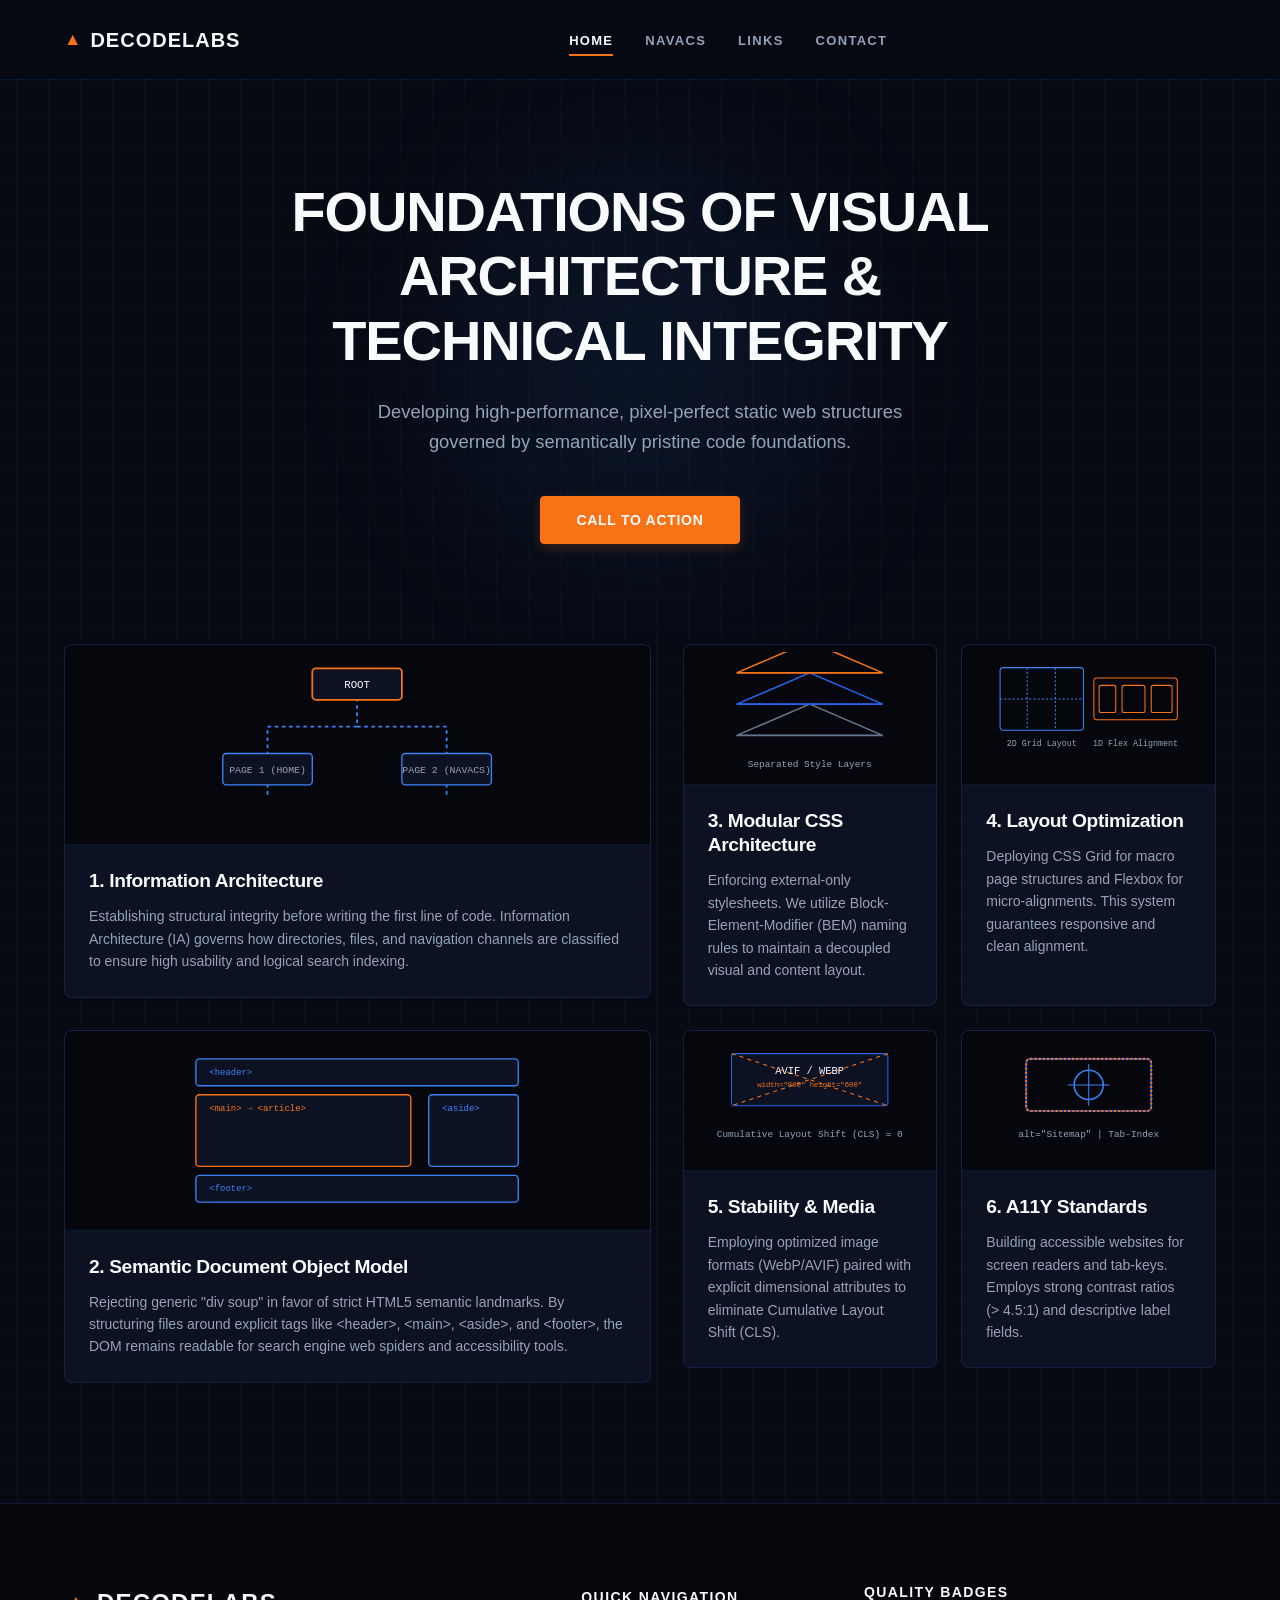
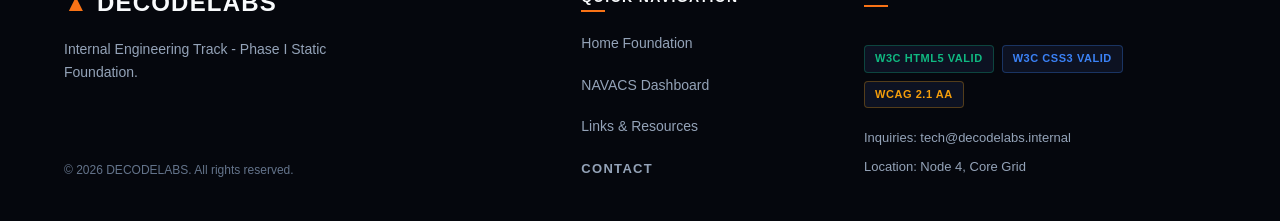
==== commit 856888ec: "last commit" ====
--- a/index.html
+++ b/index.html
@@ -222,7 +222,7 @@
                         <li><a href="index.html" class="footer__link">Home Foundation</a></li>
                         <li><a href="page2.html" class="footer__link">NAVACS Dashboard</a></li>
                         <li><a href="page3.html" class="footer__link">Links &amp; Resources</a></li>
-                        <li><a href="page3.html#contact" class="footer__link">Contact Team</a></li>
+                        <li><a href="page3.html#contact" class="header__link" id="nav-contact">CONTACT</a></li>
                     </ul>
                 </div>
 
